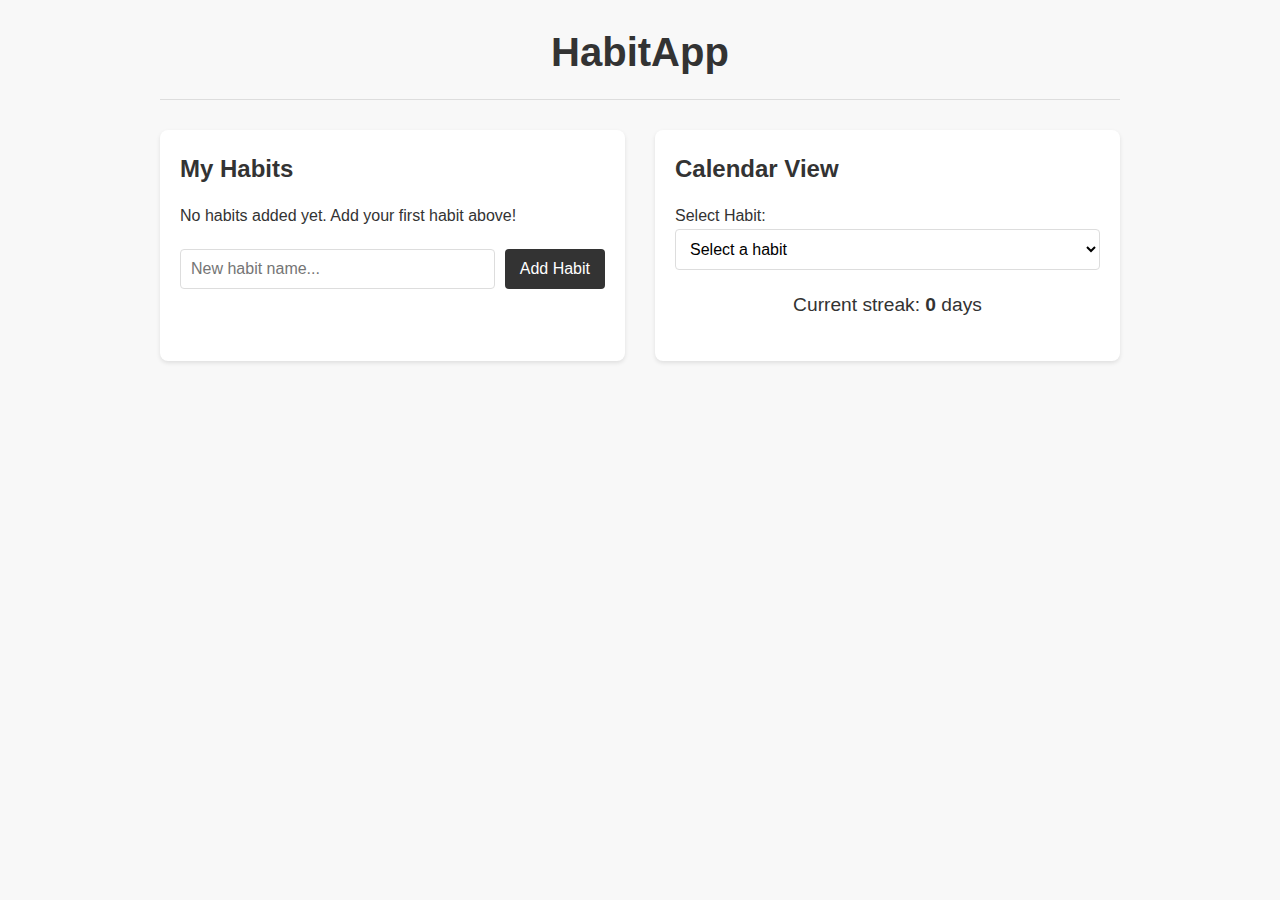
==== index.html @ 6b891d25 "Initial commit of HabitApp" ====
<!DOCTYPE html>
<html lang="en">
<head>
    <meta charset="UTF-8">
    <meta name="viewport" content="width=device-width, initial-scale=1.0">
    <title>HabitApp</title>
    <link rel="stylesheet" href="styles.css">
</head>
<body>
    <div class="container">
        <header>
            <h1>HabitApp</h1>
        </header>
        
        <main>
            <section class="habit-section">
                <h2>My Habits</h2>
                <div class="habit-list" id="habitList">
                    <!-- Habits will be added here dynamically -->
                </div>
                <div class="add-habit-container">
                    <input type="text" id="newHabitInput" placeholder="New habit name...">
                    <button id="addHabitBtn">Add Habit</button>
                </div>
            </section>
            
            <section class="calendar-section">
                <h2>Calendar View</h2>
                <div class="habit-selector">
                    <label for="habitSelect">Select Habit:</label>
                    <select id="habitSelect">
                        <option value="">Select a habit</option>
                    </select>
                </div>
                <div class="streak-info">
                    <p>Current streak: <span id="currentStreak">0</span> days</p>
                </div>
                <div class="calendar" id="calendar">
                    <!-- Calendar will be generated here -->
                </div>
            </section>
        </main>
    </div>
    
    <script src="confetti.js"></script>
    <script src="app.js"></script>
</body>
</html>
---- styles.css ----
* {
    margin: 0;
    padding: 0;
    box-sizing: border-box;
    font-family: -apple-system, BlinkMacSystemFont, 'Segoe UI', Roboto, Oxygen, Ubuntu, Cantarell, 'Open Sans', 'Helvetica Neue', sans-serif;
}

body {
    background-color: #f8f8f8;
    color: #333;
    line-height: 1.6;
}

.container {
    max-width: 1000px;
    margin: 0 auto;
    padding: 20px;
}

header {
    margin-bottom: 30px;
    text-align: center;
    border-bottom: 1px solid #ddd;
    padding-bottom: 15px;
}

h1 {
    font-size: 2.5rem;
    font-weight: 700;
}

h2 {
    font-size: 1.5rem;
    margin-bottom: 15px;
    font-weight: 600;
}

main {
    display: grid;
    grid-template-columns: 1fr;
    gap: 30px;
}

@media (min-width: 768px) {
    main {
        grid-template-columns: 1fr 1fr;
    }
}

section {
    background-color: white;
    border-radius: 8px;
    padding: 20px;
    box-shadow: 0 2px 4px rgba(0, 0, 0, 0.1);
}

/* Habit List Styles */
.habit-list {
    margin-bottom: 20px;
}

.habit-item {
    display: flex;
    justify-content: space-between;
    align-items: center;
    padding: 12px 15px;
    margin-bottom: 10px;
    border-radius: 6px;
    background-color: #f9f9f9;
    border-left: 4px solid #333;
}

.habit-name {
    font-weight: 500;
}

.habit-actions {
    display: flex;
    gap: 8px;
    align-items: center;
}

.streak-badge {
    display: flex;
    align-items: center;
    justify-content: center;
    background-color: #333;
    color: white;
    border-radius: 16px;
    padding: 4px 8px;
    font-size: 0.9rem;
    font-weight: 600;
    min-width: 32px;
    margin-right: 4px;
}

.streak-badge:empty {
    display: none;
}

.habit-actions button {
    padding: 6px 12px;
    border: none;
    border-radius: 4px;
    cursor: pointer;
    font-size: 0.9rem;
    transition: background-color 0.2s;
}

.done-btn {
    background-color: #333;
    color: white;
}

.done-btn:hover {
    background-color: #555;
}

.skip-btn {
    background-color: #ddd;
    color: #333;
}

.skip-btn:hover {
    background-color: #ccc;
}

.edit-btn {
    background-color: #f0f0f0;
    color: #333;
}

.edit-btn:hover {
    background-color: #e0e0e0;
}

.undo-btn {
    background-color: #f0f0f0;
    color: #333;
}

.undo-btn:hover {
    background-color: #e0e0e0;
}

.delete-btn {
    background-color: #f0f0f0;
    color: #333;
}

.delete-btn:hover {
    background-color: #e0e0e0;
}

.add-habit-container {
    display: flex;
    gap: 10px;
}

#newHabitInput {
    flex: 1;
    padding: 10px;
    border: 1px solid #ddd;
    border-radius: 4px;
    font-size: 1rem;
}

#addHabitBtn {
    padding: 10px 15px;
    background-color: #333;
    color: white;
    border: none;
    border-radius: 4px;
    cursor: pointer;
    font-size: 1rem;
    transition: background-color 0.2s;
}

#addHabitBtn:hover {
    background-color: #555;
}

/* Calendar Styles */
.habit-selector {
    margin-bottom: 20px;
}

#habitSelect {
    width: 100%;
    padding: 10px;
    border: 1px solid #ddd;
    border-radius: 4px;
    font-size: 1rem;
    background-color: white;
}

.calendar {
    display: grid;
    grid-template-columns: repeat(7, 1fr);
    gap: 5px;
    margin-bottom: 20px;
}

.calendar-day {
    aspect-ratio: 1;
    display: flex;
    justify-content: center;
    align-items: center;
    border-radius: 50%;
    font-size: 0.9rem;
    position: relative;
}

.calendar-day.completed {
    background-color: #333;
    color: white;
}

.calendar-day.skipped {
    background-color: #ddd;
}

.calendar-day.today {
    border: 2px solid #333;
}

.streak-info {
    text-align: center;
    font-size: 1.2rem;
    font-weight: 500;
}

#currentStreak {
    font-weight: 700;
}

/* Streak Notification */
.streak-notification {
    position: fixed;
    top: 20px;
    right: 20px;
    background-color: #333;
    color: white;
    padding: 0;
    border-radius: 8px;
    box-shadow: 0 4px 12px rgba(0, 0, 0, 0.15);
    z-index: 1001;
    transform: translateX(120%);
    transition: transform 0.3s ease-out;
    max-width: 300px;
    overflow: hidden;
}

.streak-notification.show {
    transform: translateX(0);
}

.streak-notification-content {
    display: flex;
    align-items: center;
    padding: 15px;
}

.streak-emoji {
    font-size: 2rem;
    margin-right: 15px;
}

.streak-text {
    display: flex;
    flex-direction: column;
}

.streak-text strong {
    font-size: 1.1rem;
    margin-bottom: 4px;
}

.streak-text span {
    font-size: 0.9rem;
    opacity: 0.9;
}

/* Day of week labels */
.day-label {
    text-align: center;
    font-size: 0.8rem;
    color: #777;
    margin-bottom: 5px;
}
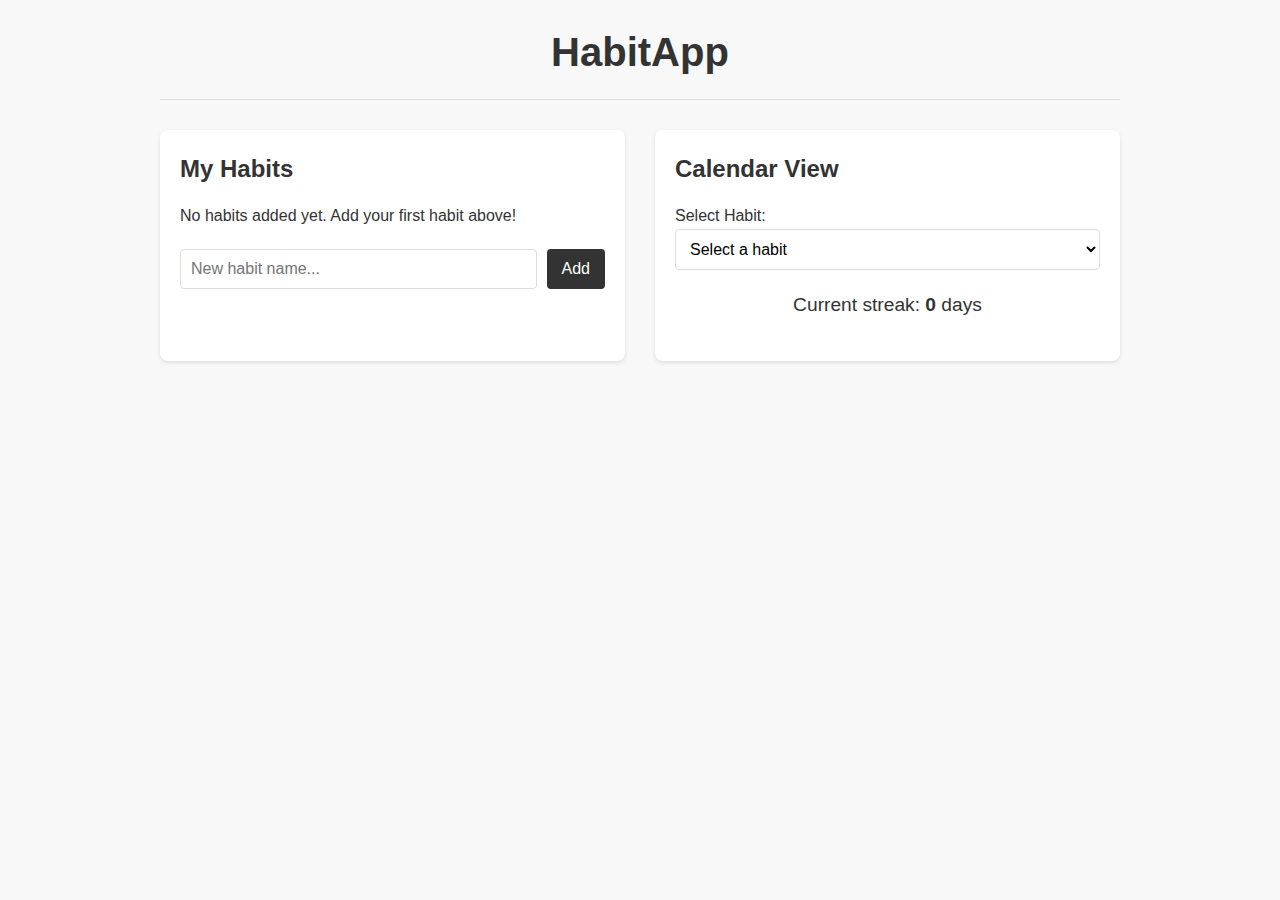
==== commit c5a687d7: "Improved mobile layout with compact buttons" ====
--- a/index.html
+++ b/index.html
@@ -20,7 +20,7 @@
                 </div>
                 <div class="add-habit-container">
                     <input type="text" id="newHabitInput" placeholder="New habit name...">
-                    <button id="addHabitBtn">Add Habit</button>
+                    <button id="addHabitBtn">Add</button>
                 </div>
             </section>
             
--- a/styles.css
+++ b/styles.css
@@ -72,12 +72,67 @@
 
 .habit-name {
     font-weight: 500;
+    flex: 1;
+    margin-right: 10px;
+    overflow: hidden;
+    text-overflow: ellipsis;
+    white-space: nowrap;
 }
 
 .habit-actions {
     display: flex;
     gap: 8px;
     align-items: center;
+    flex-shrink: 0;
+}
+
+/* Mobile optimizations */
+@media (max-width: 600px) {
+    .container {
+        padding: 10px;
+    }
+    
+    h1 {
+        font-size: 2rem;
+    }
+    
+    h2 {
+        font-size: 1.3rem;
+    }
+    
+    .habit-item {
+        padding: 10px 12px;
+    }
+    
+    .habit-actions {
+        gap: 4px;
+    }
+    
+    .habit-actions button {
+        padding: 6px 8px;
+        font-size: 0.8rem;
+        min-width: 40px;
+    }
+    
+    .streak-badge {
+        padding: 3px 6px;
+        font-size: 0.8rem;
+        min-width: 24px;
+    }
+    
+    #newHabitInput {
+        padding: 8px;
+        font-size: 0.9rem;
+    }
+    
+    #addHabitBtn {
+        padding: 8px 12px;
+        font-size: 0.9rem;
+    }
+    
+    .calendar-day {
+        font-size: 0.8rem;
+    }
 }
 
 .streak-badge {
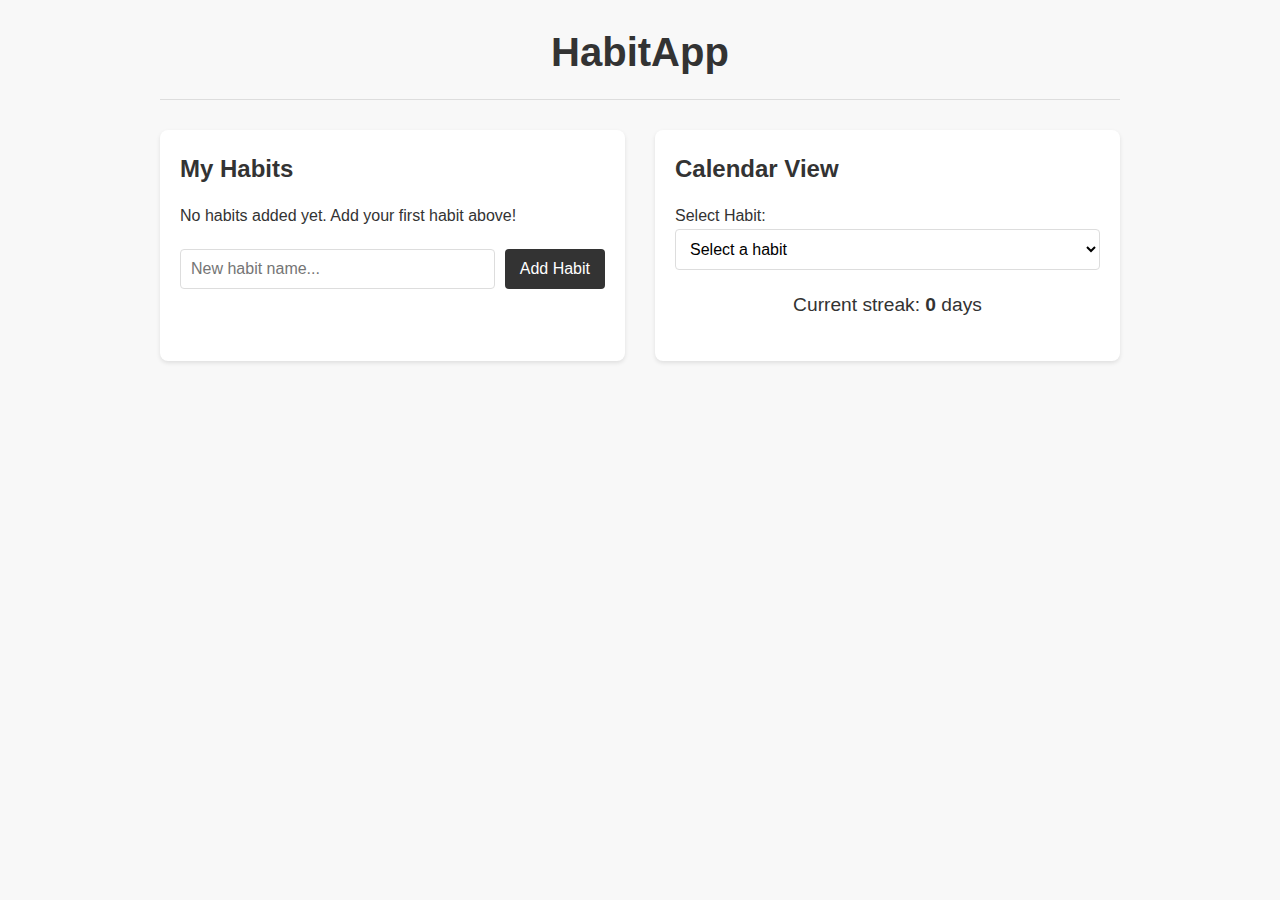
==== commit e9be11c2: "Added app icons and manifest for home screen installation" ====
--- a/index.html
+++ b/index.html
@@ -4,6 +4,29 @@
     <meta charset="UTF-8">
     <meta name="viewport" content="width=device-width, initial-scale=1.0">
     <title>HabitApp</title>
+    
+    <!-- App icon for iOS home screen -->
+    <link rel="apple-touch-icon" sizes="180x180" href="icons/apple-touch-icon.png">
+    
+    <!-- App icon for Android -->
+    <link rel="icon" type="image/png" sizes="192x192" href="icons/icon-192x192.png">
+    <link rel="icon" type="image/png" sizes="512x512" href="icons/icon-512x512.png">
+    
+    <!-- Standard favicon -->
+    <link rel="icon" type="image/png" sizes="32x32" href="icons/favicon-32x32.png">
+    <link rel="icon" type="image/png" sizes="16x16" href="icons/favicon-16x16.png">
+    
+    <!-- Web app manifest for Android -->
+    <link rel="manifest" href="manifest.json">
+    
+    <!-- iOS specific meta tags -->
+    <meta name="apple-mobile-web-app-capable" content="yes">
+    <meta name="apple-mobile-web-app-status-bar-style" content="black">
+    <meta name="apple-mobile-web-app-title" content="HabitApp">
+    
+    <!-- Theme color for browser address bar -->
+    <meta name="theme-color" content="#333333">
+    
     <link rel="stylesheet" href="styles.css">
 </head>
 <body>
@@ -20,7 +43,7 @@
                 </div>
                 <div class="add-habit-container">
                     <input type="text" id="newHabitInput" placeholder="New habit name...">
-                    <button id="addHabitBtn">Add</button>
+                    <button id="addHabitBtn">Add Habit</button>
                 </div>
             </section>
             
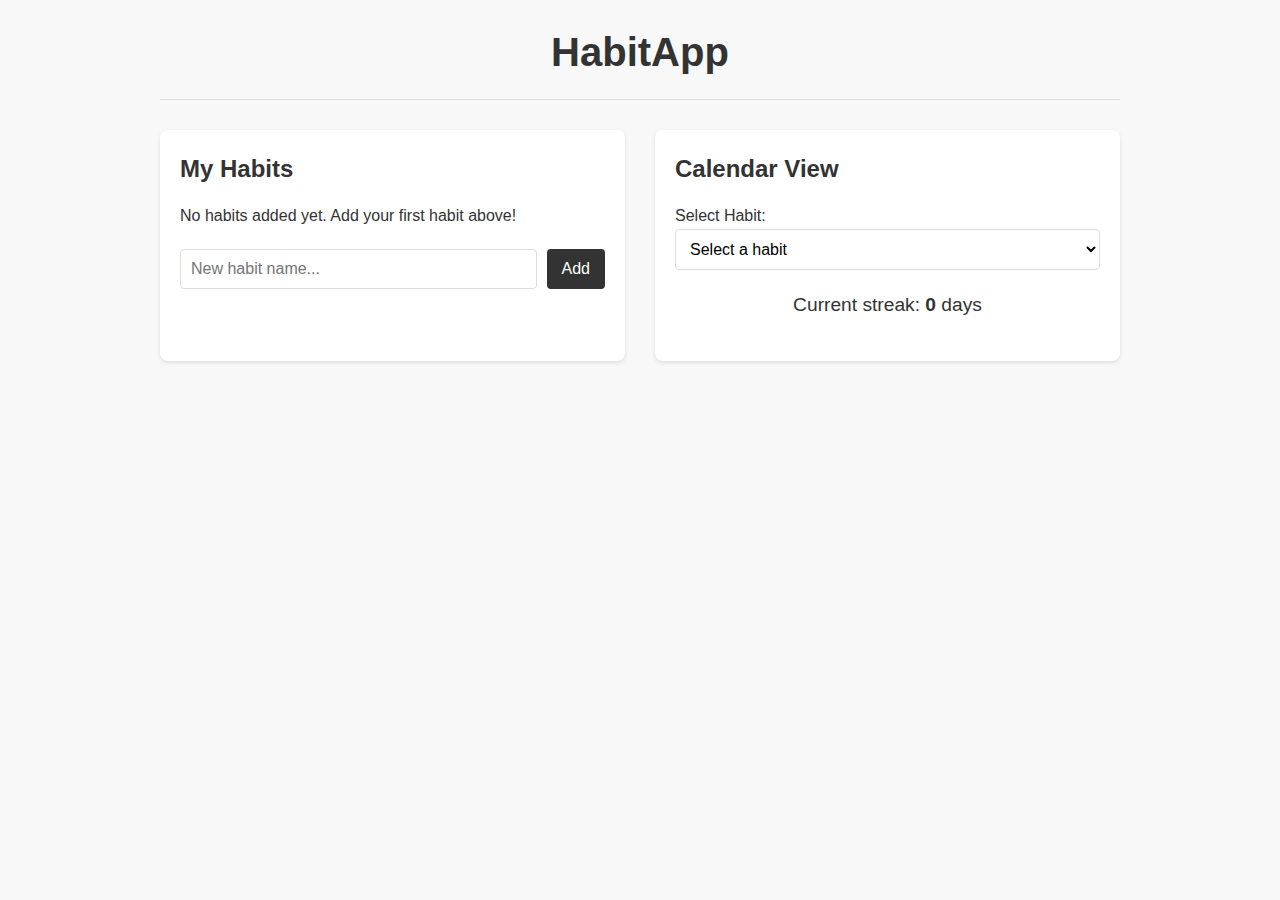
==== commit a88dd16f: "Adjusted text Add habit to just Add" ====
--- a/index.html
+++ b/index.html
@@ -43,7 +43,7 @@
                 </div>
                 <div class="add-habit-container">
                     <input type="text" id="newHabitInput" placeholder="New habit name...">
-                    <button id="addHabitBtn">Add Habit</button>
+                    <button id="addHabitBtn">Add</button>
                 </div>
             </section>
             
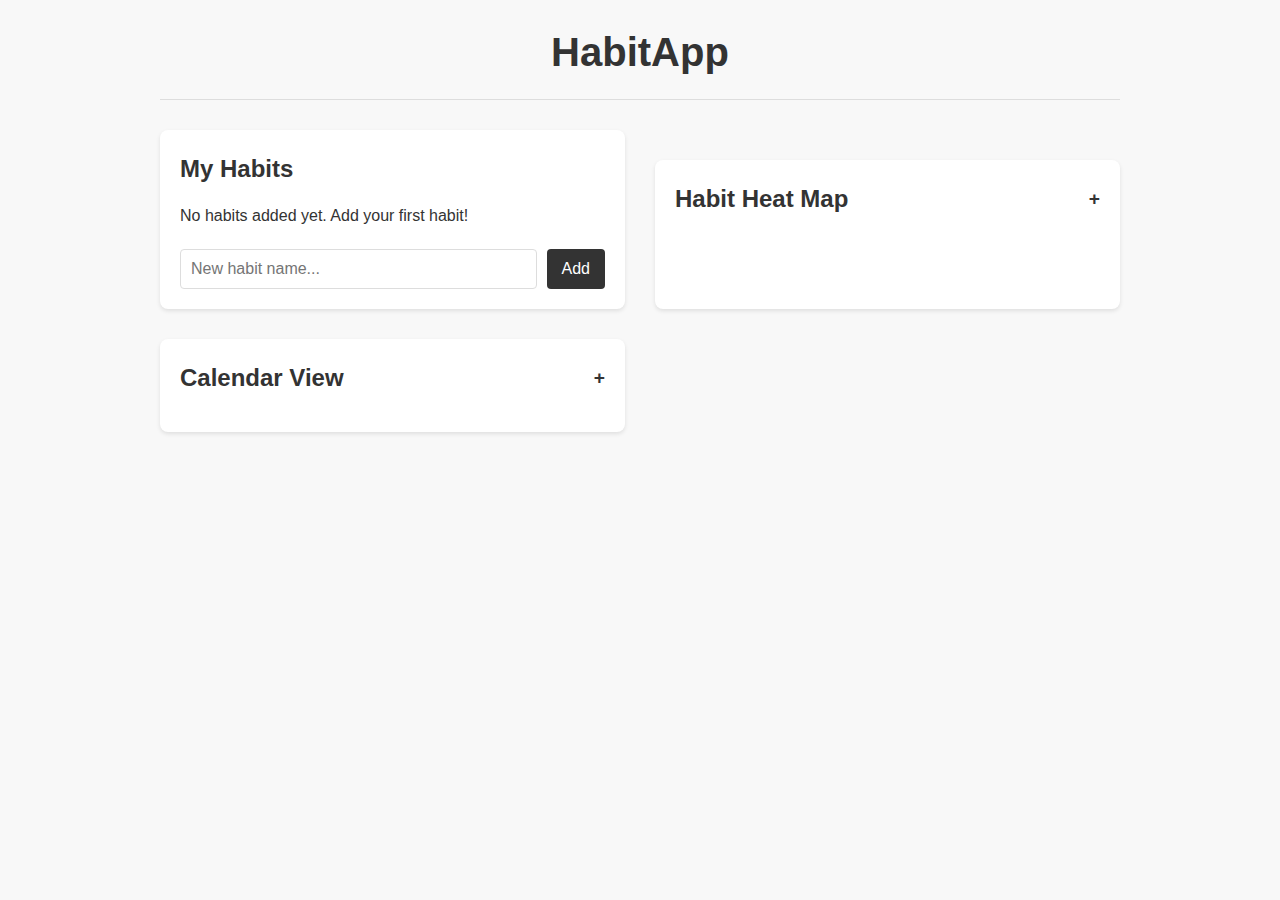
==== commit f3460227: "added Habit Heat Map" ====
--- a/index.html
+++ b/index.html
@@ -20,7 +20,6 @@
     <link rel="manifest" href="manifest.json">
     
     <!-- iOS specific meta tags -->
-    <meta name="apple-mobile-web-app-capable" content="yes">
     <meta name="apple-mobile-web-app-status-bar-style" content="black">
     <meta name="apple-mobile-web-app-title" content="HabitApp">
     
@@ -47,19 +46,77 @@
                 </div>
             </section>
             
+            <section class="heatmap-section">
+                <h2>
+                    <button class="collapsible-button" id="heatmapToggle">
+                        Habit Heat Map <span class="toggle-icon">+</span>
+                    </button>
+                </h2>
+                <div class="collapsible-content" id="heatmapContent" style="display: none;">
+                    <div class="heatmap-controls">
+                        <label for="heatmapYearSelect">Year:</label>
+                        <select id="heatmapYearSelect"></select>
+                    </div>
+                    <div class="heatmap-legend">
+                        <div class="legend-item">
+                            <div class="legend-color" style="background-color: #f8f8f8;"></div>
+                            <span>0%</span>
+                        </div>
+                        <div class="legend-item">
+                            <div class="legend-color" style="background-color: #cccccc;"></div>
+                            <span>25%</span>
+                        </div>
+                        <div class="legend-item">
+                            <div class="legend-color" style="background-color: #888888;"></div>
+                            <span>50%</span>
+                        </div>
+                        <div class="legend-item">
+                            <div class="legend-color" style="background-color: #444444;"></div>
+                            <span>75%</span>
+                        </div>
+                        <div class="legend-item">
+                            <div class="legend-color" style="background-color: black;"></div>
+                            <span>100%</span>
+                        </div>
+                    </div>
+                    <div class="heatmap-wrapper">
+                        <div class="heatmap-grid">
+                            <div class="day-labels">
+                                <div class="day-label">Sun</div>
+                                <div class="day-label">Mon</div>
+                                <div class="day-label">Tue</div>
+                                <div class="day-label">Wed</div>
+                                <div class="day-label">Thu</div>
+                                <div class="day-label">Fri</div>
+                                <div class="day-label">Sat</div>
+                            </div>
+                            <div class="heatmap" id="heatmap">
+                                <!-- Heat map will be generated here -->
+                            </div>
+                        </div>
+                    </div>
+                </div>
+            </section>
+            
             <section class="calendar-section">
-                <h2>Calendar View</h2>
-                <div class="habit-selector">
-                    <label for="habitSelect">Select Habit:</label>
-                    <select id="habitSelect">
-                        <option value="">Select a habit</option>
-                    </select>
-                </div>
-                <div class="streak-info">
-                    <p>Current streak: <span id="currentStreak">0</span> days</p>
-                </div>
-                <div class="calendar" id="calendar">
-                    <!-- Calendar will be generated here -->
+                <h2>
+                    <button class="collapsible-button" id="calendarToggle">
+                        Calendar View <span class="toggle-icon">+</span>
+                    </button>
+                </h2>
+                <div class="collapsible-content" id="calendarContent" style="display: none;">
+                    <div class="habit-selector">
+                        <label for="habitSelect">Select Habit:</label>
+                        <select id="habitSelect">
+                            <option value="">Select a habit</option>
+                        </select>
+                    </div>
+                    <div class="streak-info">
+                        <p>Current streak: <span id="currentStreak">0</span> days</p>
+                    </div>
+                    <div class="calendar" id="calendar">
+                        <!-- Calendar will be generated here -->
+                    </div>
                 </div>
             </section>
         </main>
--- a/styles.css
+++ b/styles.css
@@ -342,4 +342,161 @@
     font-size: 0.8rem;
     color: #777;
     margin-bottom: 5px;
+}
+
+/* Heat Map Reset - Ensure no browser default styles */
+.heatmap *,
+.heatmap *::before,
+.heatmap *::after,
+.heatmap-day,
+.heatmap-day::before,
+.heatmap-day::after {
+    margin: 0;
+    padding: 0;
+    border: 0 !important;
+    outline: 0 !important;
+    box-shadow: none !important;
+    box-sizing: border-box;
+}
+
+/* Heat Map Styles */
+.heatmap-section {
+    margin-top: 30px;
+    overflow-x: auto; /* Allow horizontal scrolling for small screens */
+}
+
+.heatmap-controls {
+    margin-bottom: 15px;
+}
+
+#heatmapYearSelect {
+    width: 100%;
+    padding: 10px;
+    border: 1px solid #ddd;
+    border-radius: 4px;
+    font-size: 1rem;
+    background-color: white;
+}
+
+.heatmap-legend {
+    display: flex;
+    justify-content: space-between;
+    margin-bottom: 15px;
+    padding: 0 10px;
+}
+
+.legend-item {
+    display: flex;
+    align-items: center;
+    gap: 5px;
+}
+
+.legend-color {
+    width: 15px;
+    height: 15px;
+    border: none;
+    border-radius: 2px;
+}
+
+.heatmap-wrapper {
+    margin-bottom: 20px;
+    overflow-x: auto;
+}
+
+.heatmap-grid {
+    display: flex;
+}
+
+.day-labels {
+    display: flex;
+    flex-direction: column;
+    margin-right: 5px;
+}
+
+.day-label {
+    height: 12px;
+    line-height: 12px;
+    margin-bottom: 2px;
+    text-align: right;
+    padding-right: 5px;
+    font-size: 0.7rem;
+    color: #777;
+}
+
+.heatmap {
+    display: grid;
+    grid-template-columns: repeat(53, 12px); /* 53 weeks max in a year */
+    grid-template-rows: repeat(7, 12px); /* 7 days in a week */
+    gap: 2px;
+}
+
+.heatmap-day {
+    width: 12px;
+    height: 12px;
+    border-radius: 2px;
+    border: 0 !important;
+    outline: 0 !important;
+    box-shadow: none !important;
+    background-clip: content-box !important;
+}
+
+.heatmap-day:hover {
+    transform: scale(1.5);
+    box-shadow: 0 0 0 1px #333 !important;
+    z-index: 10;
+}
+
+.heatmap-day.today {
+    position: relative;
+    /* box-shadow: 0 0 0 2px #333 !important; */
+}
+
+.heatmap-day.empty {
+    border: 0 !important;
+    background-color: transparent !important;
+    outline: 0 !important;
+    box-shadow: none !important;
+}
+
+/* Mobile optimizations for heat map */
+@media (max-width: 600px) {
+    .heatmap-legend {
+        flex-wrap: wrap;
+        justify-content: center;
+        gap: 10px;
+    }
+    
+    .day-label {
+        font-size: 0.6rem;
+    }
+}
+
+/* Collapsible section styles */
+.collapsible-button {
+    background: none;
+    border: none;
+    color: inherit;
+    font: inherit;
+    cursor: pointer;
+    padding: 0;
+    width: 100%;
+    text-align: left;
+    display: flex;
+    justify-content: space-between;
+    align-items: center;
+}
+
+.toggle-icon {
+    font-size: 1.2rem;
+    font-weight: bold;
+    transition: transform 0.3s;
+}
+
+.toggle-icon.open {
+    transform: rotate(45deg);
+}
+
+.collapsible-content {
+    overflow: hidden;
+    transition: max-height 0.3s ease-out;
 } 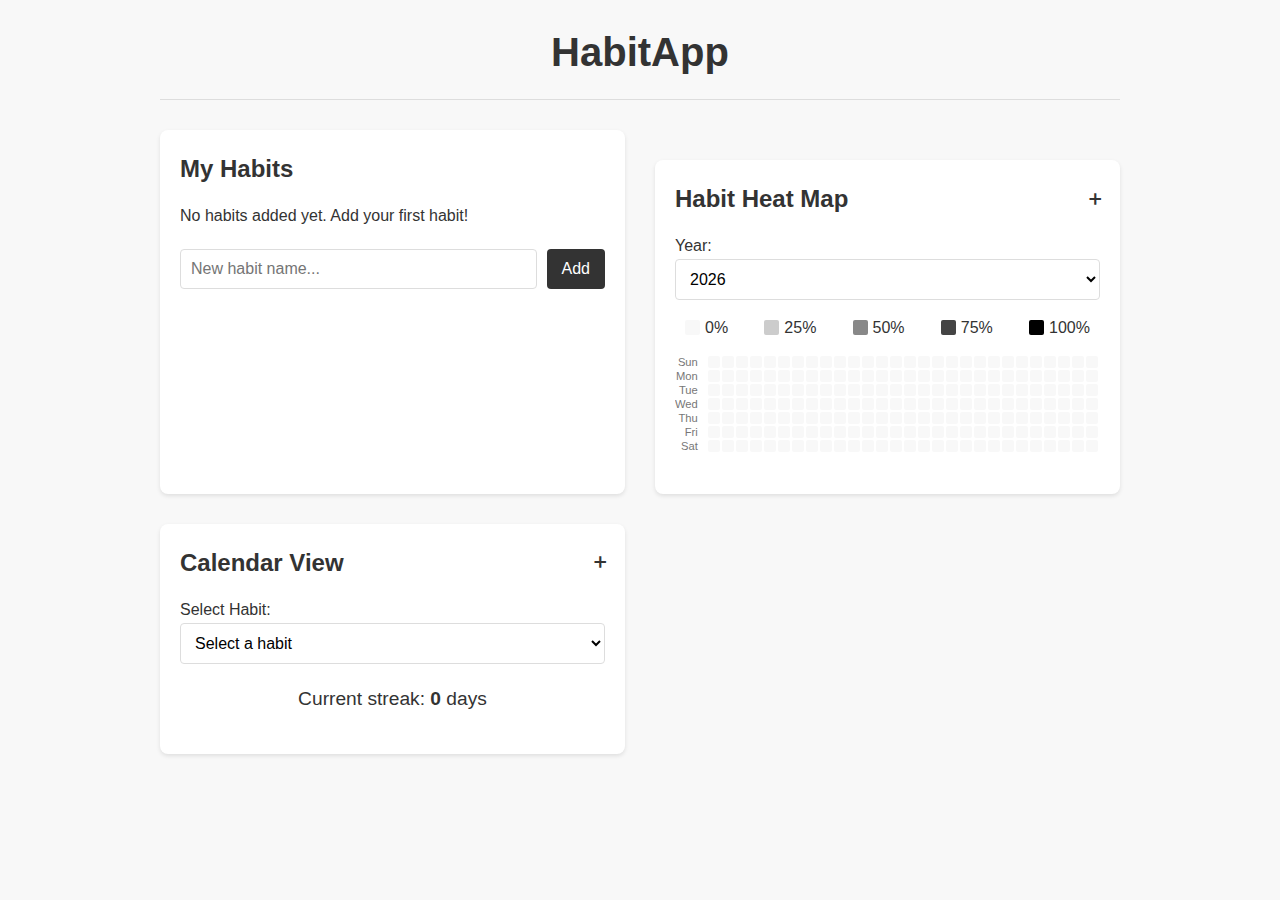
==== commit f9fdcb3d: "adjust screen width" ====
--- a/index.html
+++ b/index.html
@@ -2,7 +2,7 @@
 <html lang="en">
 <head>
     <meta charset="UTF-8">
-    <meta name="viewport" content="width=device-width, initial-scale=1.0">
+    <meta name="viewport" content="width=device-width, initial-scale=1.0, maximum-scale=1.0, user-scalable=no, shrink-to-fit=no">
     <title>HabitApp</title>
     
     <!-- App icon for iOS home screen -->
@@ -49,10 +49,10 @@
             <section class="heatmap-section">
                 <h2>
                     <button class="collapsible-button" id="heatmapToggle">
-                        Habit Heat Map <span class="toggle-icon">+</span>
+                        Habit Heat Map <span class="toggle-icon open">×</span>
                     </button>
                 </h2>
-                <div class="collapsible-content" id="heatmapContent" style="display: none;">
+                <div class="collapsible-content" id="heatmapContent" style="display: block;">
                     <div class="heatmap-controls">
                         <label for="heatmapYearSelect">Year:</label>
                         <select id="heatmapYearSelect"></select>
@@ -101,10 +101,10 @@
             <section class="calendar-section">
                 <h2>
                     <button class="collapsible-button" id="calendarToggle">
-                        Calendar View <span class="toggle-icon">+</span>
+                        Calendar View <span class="toggle-icon open">×</span>
                     </button>
                 </h2>
-                <div class="collapsible-content" id="calendarContent" style="display: none;">
+                <div class="collapsible-content" id="calendarContent" style="display: block;">
                     <div class="habit-selector">
                         <label for="habitSelect">Select Habit:</label>
                         <select id="habitSelect">
--- a/styles.css
+++ b/styles.css
@@ -401,10 +401,13 @@
 .heatmap-wrapper {
     margin-bottom: 20px;
     overflow-x: auto;
+    -webkit-overflow-scrolling: touch;
+    width: 100%;
 }
 
 .heatmap-grid {
     display: flex;
+    min-width: max-content;
 }
 
 .day-labels {
@@ -460,6 +463,22 @@
 
 /* Mobile optimizations for heat map */
 @media (max-width: 600px) {
+    .container {
+        padding: 10px;
+        max-width: 100%;
+        overflow-x: hidden;
+    }
+    
+    main {
+        width: 100%;
+        padding: 0;
+    }
+    
+    section {
+        padding: 15px 10px;
+        margin-bottom: 15px;
+    }
+    
     .heatmap-legend {
         flex-wrap: wrap;
         justify-content: center;
@@ -468,6 +487,42 @@
     
     .day-label {
         font-size: 0.6rem;
+    }
+    
+    .heatmap-wrapper {
+        margin: 0 -10px;
+        padding: 0 10px;
+        width: calc(100% + 0px);
+        overflow-x: auto;
+        -webkit-overflow-scrolling: touch;
+    }
+    
+    .heatmap {
+        grid-template-columns: repeat(53, 10px);
+        grid-template-rows: repeat(7, 10px);
+        gap: 1px;
+    }
+    
+    .heatmap-day {
+        width: 10px;
+        height: 10px;
+    }
+    
+    .calendar {
+        gap: 3px;
+    }
+    
+    .calendar-day {
+        font-size: 0.8rem;
+    }
+    
+    .habit-selector, .streak-info {
+        margin-bottom: 10px;
+    }
+    
+    #habitSelect, #heatmapYearSelect {
+        width: 100%;
+        max-width: 100%;
     }
 }
 
